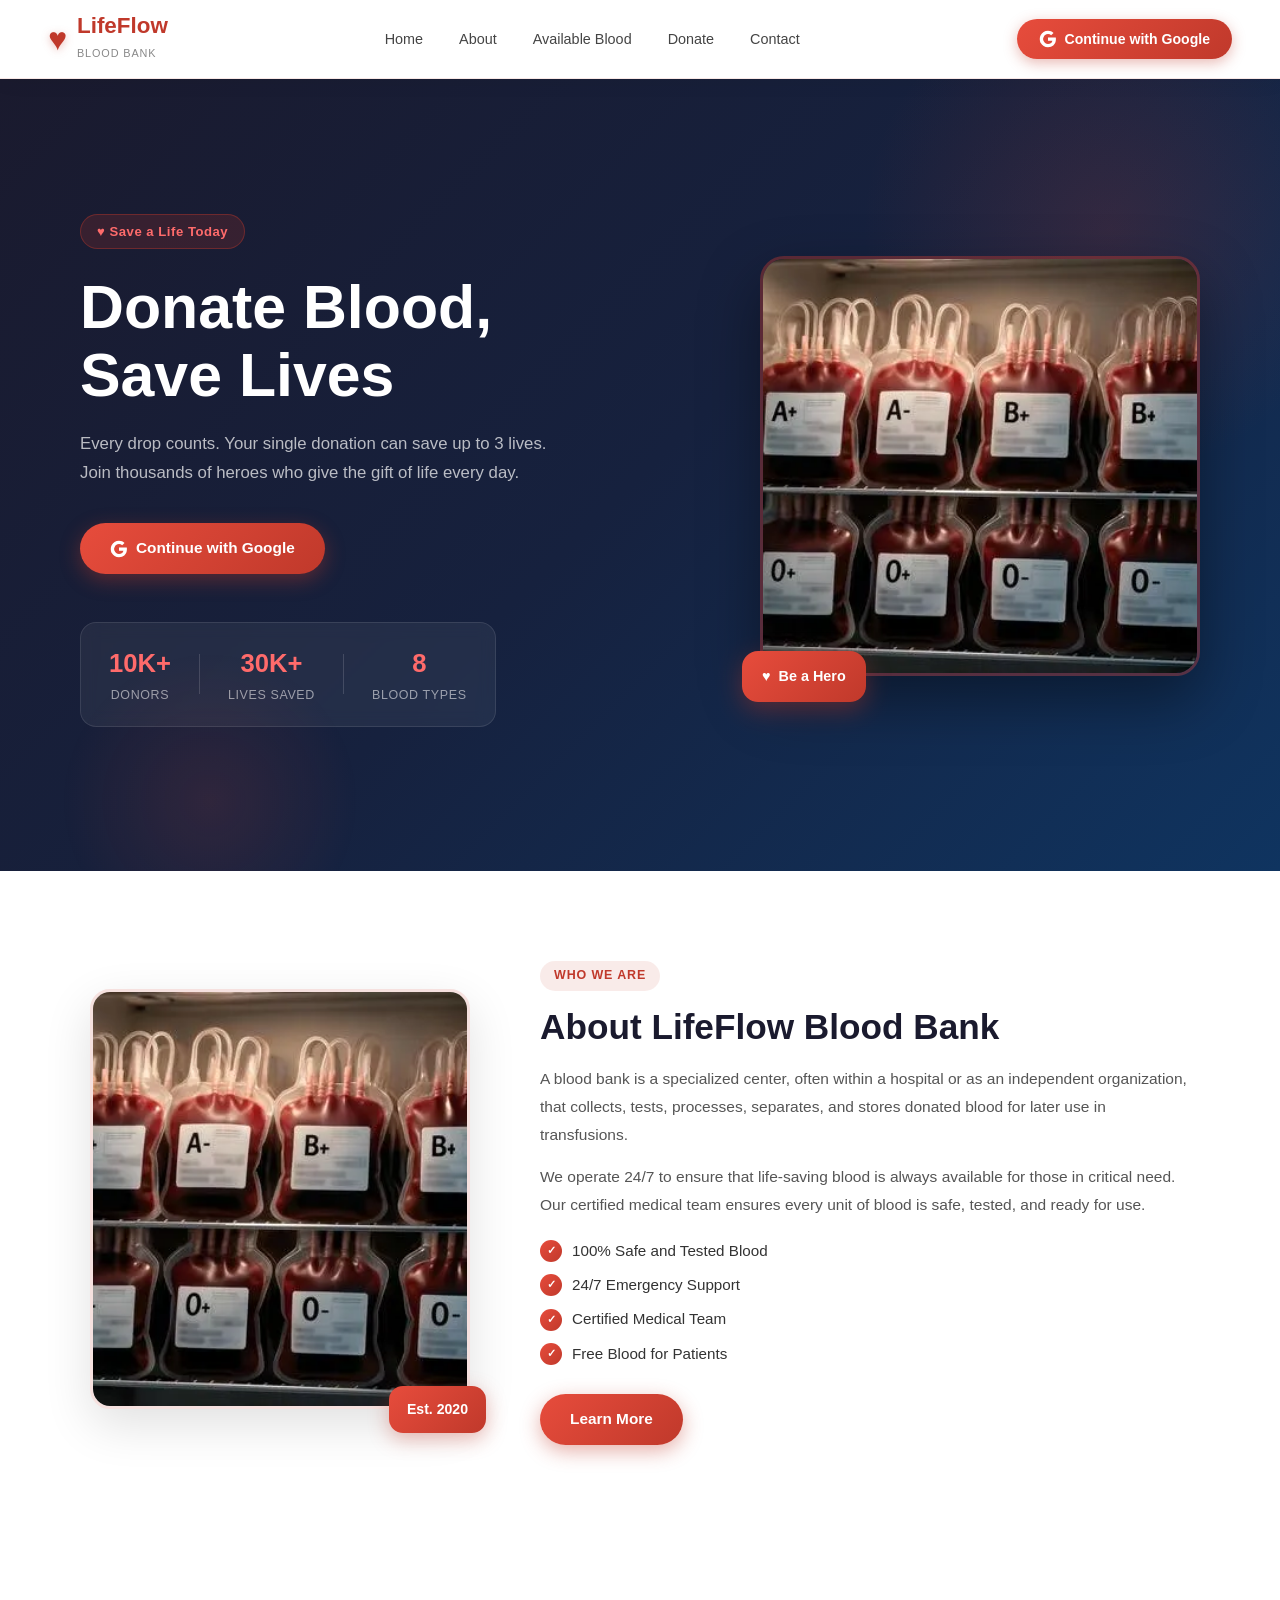
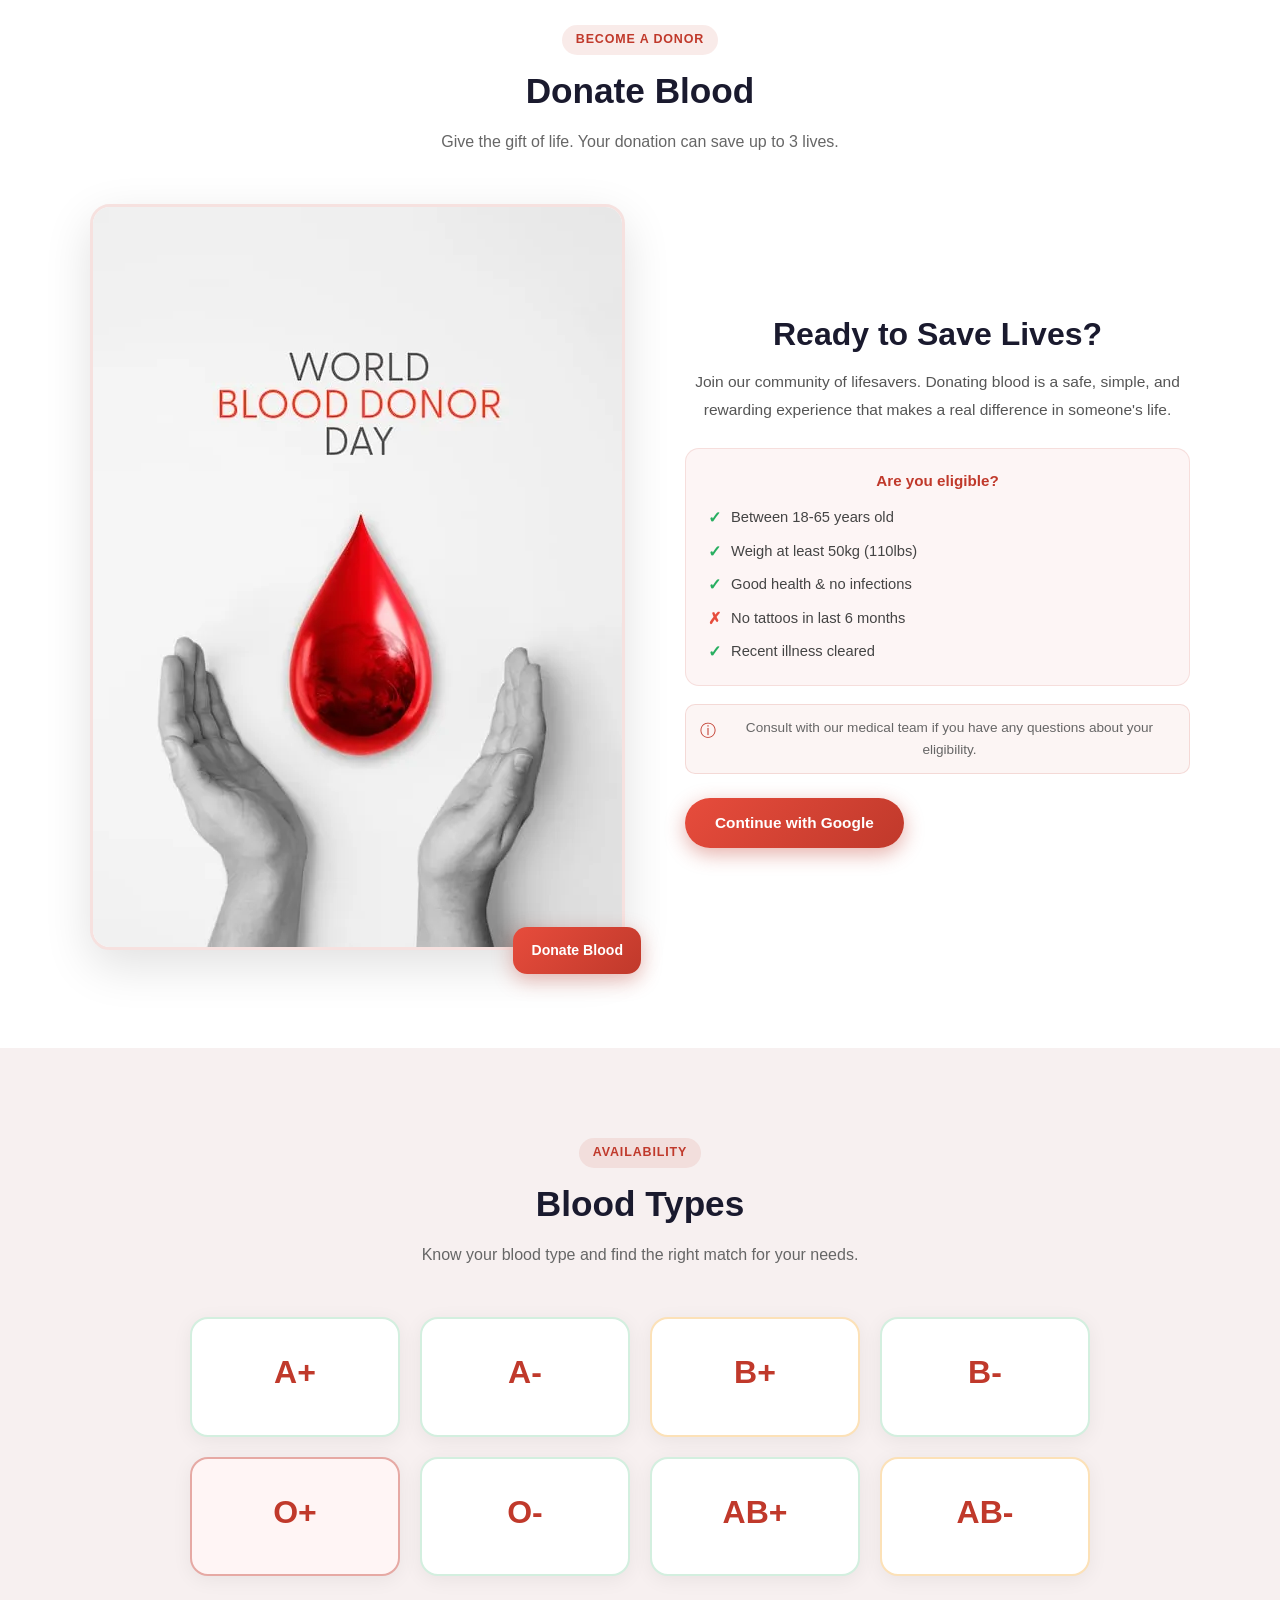
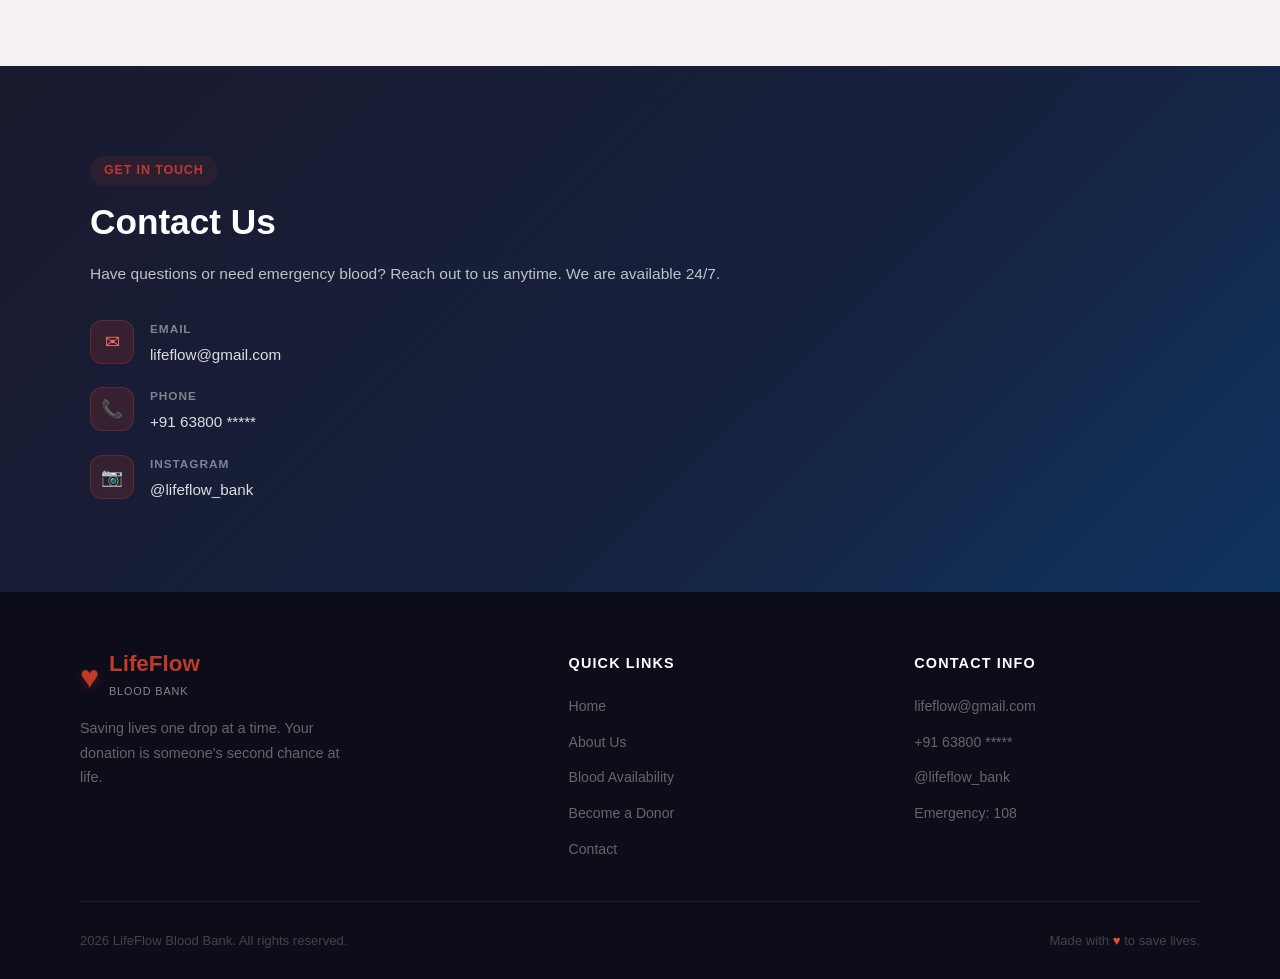
==== web/index.html @ 805032db "Upload complete LifeFlow project" ====
<!DOCTYPE html>
<html lang="en">
<head>
    <meta charset="UTF-8">
    <meta name="viewport" content="width=device-width, initial-scale=1.0">
    <meta name="description" content="LifeFlow Blood Bank - Donate blood, save lives. Find available blood types, register as a donor, and connect with your nearest blood bank.">
    <title>LifeFlow Blood Bank | Donate Blood, Save Lives</title>
    <link rel="stylesheet" href="./style/style.css">
    <link rel="stylesheet" href="./style/animation.css">
</head>
<body>

    
    <header id="navbar">
        <div class="nav-brand">
            <span class="brand-icon">&#9829;</span>
            <div class="brand-text">
                <h1>LifeFlow</h1>
                <span class="brand-sub">Blood Bank</span>
            </div>
        </div>

        <nav class="nav-links">
            <a href="#home" class="nav-link">Home</a>
            <a href="#about" class="nav-link">About</a>
            <a href="#blood-types" class="nav-link">Available Blood</a>
            <a href="#donate" class="nav-link">Donate</a>
            <a href="#contact" class="nav-link">Contact</a>
        </nav>

        <div class="nav-actions">
            <a href="/auth/google" class="btn-register" id="btn-login-google" style="display: inline-flex; align-items: center; gap: 8px;">
                <svg width="18" height="18" viewBox="0 0 24 24"><path fill="#fff" d="M22.56 12.25c0-.78-.07-1.53-.2-2.25H12v4.26h5.92c-.26 1.37-1.04 2.53-2.21 3.31v2.77h3.57c2.08-1.92 3.28-4.74 3.28-8.09z"/><path fill="#fff" d="M12 23c2.97 0 5.46-.98 7.28-2.66l-3.57-2.77c-.98.66-2.23 1.06-3.71 1.06-2.86 0-5.29-1.93-6.16-4.53H2.18v2.84C3.99 20.53 7.7 23 12 23z"/><path fill="#fff" d="M5.84 14.09c-.22-.66-.35-1.36-.35-2.09s.13-1.43.35-2.09V7.07H2.18C1.43 8.55 1 10.22 1 12s.43 3.45 1.18 4.93l2.85-2.22.81-.62z"/><path fill="#fff" d="M12 5.38c1.62 0 3.06.56 4.21 1.64l3.15-3.15C17.45 2.09 14.97 1 12 1 7.7 1 3.99 3.47 2.18 7.07l3.66 2.84c.87-2.6 3.3-4.53 6.16-4.53z"/></svg>
                Continue with Google
            </a>
        </div>
    </header>

    
    <section class="hero" id="home">
        <div class="hero-content">
            <span class="hero-badge">&#9829; Save a Life Today</span>
            <h1 class="hero-title">Donate Blood,<br>Save Lives</h1>
            <p class="hero-subtitle">Every drop counts. Your single donation can save up to 3 lives. Join thousands of heroes who give the gift of life every day.</p>
            <div class="hero-buttons">
                <a href="/auth/google" class="btn-primary" id="btn-donate-hero" style="display: inline-flex; align-items: center; justify-content: center; gap: 8px;">
                    <svg width="18" height="18" viewBox="0 0 24 24"><path fill="#fff" d="M22.56 12.25c0-.78-.07-1.53-.2-2.25H12v4.26h5.92c-.26 1.37-1.04 2.53-2.21 3.31v2.77h3.57c2.08-1.92 3.28-4.74 3.28-8.09z"/><path fill="#fff" d="M12 23c2.97 0 5.46-.98 7.28-2.66l-3.57-2.77c-.98.66-2.23 1.06-3.71 1.06-2.86 0-5.29-1.93-6.16-4.53H2.18v2.84C3.99 20.53 7.7 23 12 23z"/><path fill="#fff" d="M5.84 14.09c-.22-.66-.35-1.36-.35-2.09s.13-1.43.35-2.09V7.07H2.18C1.43 8.55 1 10.22 1 12s.43 3.45 1.18 4.93l2.85-2.22.81-.62z"/><path fill="#fff" d="M12 5.38c1.62 0 3.06.56 4.21 1.64l3.15-3.15C17.45 2.09 14.97 1 12 1 7.7 1 3.99 3.47 2.18 7.07l3.66 2.84c.87-2.6 3.3-4.53 6.16-4.53z"/></svg>
                    Continue with Google
                </a>
            </div>
            <div class="hero-stats">
                <div class="stat-item">
                    <span class="stat-number">10K+</span>
                    <span class="stat-label">Donors</span>
                </div>
                <div class="stat-divider"></div>
                <div class="stat-item">
                    <span class="stat-number">30K+</span>
                    <span class="stat-label">Lives Saved</span>
                </div>
                <div class="stat-divider"></div>
                <div class="stat-item">
                    <span class="stat-number">8</span>
                    <span class="stat-label">Blood Types</span>
                </div>
            </div>
        </div>
        <div class="hero-image">
            <div class="hero-img-wrapper">
                <img src="./image/bloodbank.jpg" alt="Blood Donation" id="hero-img">
                <div class="hero-badge-float">
                    <span class="badge-icon">&#9829;</span>
                    <span class="badge-text">Be a Hero</span>
                </div>
            </div>
        </div>
    </section>

    
    <section class="about" id="about">
        <div class="section-container">
            <div class="about-image">
                <img src="./image/bloodbank.jpg" alt="About Blood Bank" id="about-img">
                <div class="about-badge">
                    <span>Est. 2020</span>
                </div>
            </div>
            <div class="about-content">
                <span class="section-tag">Who We Are</span>
                <h2 class="section-title">About LifeFlow Blood Bank</h2>
                <p class="section-text">A blood bank is a specialized center, often within a hospital or as an independent organization, that collects, tests, processes, separates, and stores donated blood for later use in transfusions.</p>
                <p class="section-text">We operate 24/7 to ensure that life-saving blood is always available for those in critical need. Our certified medical team ensures every unit of blood is safe, tested, and ready for use.</p>
                <ul class="about-features">
                    <li><span class="feature-check">&#10003;</span> 100% Safe and Tested Blood</li>
                    <li><span class="feature-check">&#10003;</span> 24/7 Emergency Support</li>
                    <li><span class="feature-check">&#10003;</span> Certified Medical Team</li>
                    <li><span class="feature-check">&#10003;</span> Free Blood for Patients</li>
                </ul>
                <a href="#donate" class="btn-primary" id="btn-learn-more" style="display: inline-block; text-align: center;">Learn More</a>
            </div>
        </div>
    </section>


    <section class="donate" id="donate">
        <div class="section-header">
            <span class="section-tag center">Become A Donor</span>
            <h2 class="section-title center">Donate Blood</h2>
            <p class="section-desc center">Give the gift of life. Your donation can save up to 3 lives.</p>
        </div>
        <div class="donate-grid">
            <div class="donate-image">
                <img src="./image/doner.jpg" alt="Donor" id="donor-img">
                <div class="donate-badge">
                    <span class="badge-text">Donate Blood</span>
                </div>
            </div>
            <div class="donate-content">
                <h3 class="donate-title">Ready to Save Lives?</h3>
                <p class="donate-text">Join our community of lifesavers. Donating blood is a safe, simple, and rewarding experience that makes a real difference in someone's life.</p>
                <div class="eligibility-checklist">
                    <h4 class="eligibility-title">Are you eligible?</h4>
                    <ul class="eligibility-list">
                        <li class="eligible"><span>✓</span> Between 18-65 years old</li>
                        <li class="eligible"><span>✓</span> Weigh at least 50kg (110lbs)</li>
                        <li class="eligible"><span>✓</span> Good health & no infections</li>
                        <li class="not-eligible"><span>✗</span> No tattoos in last 6 months</li>
                        <li class="eligible"><span>✓</span> Recent illness cleared</li>
                    </ul>
                </div>
                <div class="eligibility-note">
                    <span class="note-icon">ⓘ</span>
                    <span class="note-text">Consult with our medical team if you have any questions about your eligibility.</span>
                </div>
                <div class="donate-buttons">
                    <a href="/auth/google" class="btn-primary" id="btn-donate-now">Continue with Google</a>
                </div>
            </div>
        </div>
    </section>
    

    
    <section class="blood-types" id="blood-types">
        <div class="section-header">
            <span class="section-tag center">Availability</span>
            <h2 class="section-title center">Blood Types</h2>
            <p class="section-desc">Know your blood type and find the right match for your needs.</p>
        </div>
        <div class="blood-grid">
            <div class="blood-card available">
                <span class="blood-type">A+</span>
            </div>
            <div class="blood-card available">
                <span class="blood-type">A-</span>
            </div>
            <div class="blood-card low">
                <span class="blood-type">B+</span>
            </div>
            <div class="blood-card available">
                <span class="blood-type">B-</span>
            </div>
            <div class="blood-card urgent">
                <span class="blood-type">O+</span>
            </div>
            <div class="blood-card available">
                <span class="blood-type">O-</span>
            </div>
            <div class="blood-card available">
                <span class="blood-type">AB+</span>
            </div>
            <div class="blood-card low">
                <span class="blood-type">AB-</span>
            </div>
        </div>
    </section>

    
    <section class="contact" id="contact">
        <div class="contact-wrapper">
            <div class="contact-info">
                <span class="section-tag">Get In Touch</span>
                <h2 class="section-title white">Contact Us</h2>
                <p class="section-text light">Have questions or need emergency blood? Reach out to us anytime. We are available 24/7.</p>
                <div class="contact-items">
                    <div class="contact-item">
                        <span class="contact-icon">&#9993;</span>
                        <div>
                            <span class="contact-label">Email</span>
                            <a href="mailto:lifeflow@gmail.com" class="contact-link">lifeflow@gmail.com</a>
                        </div>
                    </div>
                    <div class="contact-item">
                        <span class="contact-icon">&#128222;</span>
                        <div>
                            <span class="contact-label">Phone</span>
                            <a href="tel:+916380000000" class="contact-link">+91 63800 *****</a>
                        </div>
                    </div>
                    <div class="contact-item">
                        <span class="contact-icon">&#128247;</span>
                        <div>
                            <span class="contact-label">Instagram</span>
                            <a href="#" class="contact-link">@lifeflow_bank</a>
                        </div>
                    </div>
                </div>
            </div>

        </div>
    </section>

    
    <footer id="footer">
        <div class="footer-top">
            <div class="footer-brand">
                <div class="nav-brand">
                    <span class="brand-icon">&#9829;</span>
                    <div class="brand-text">
                        <h2>LifeFlow</h2>
                        <span class="brand-sub">Blood Bank</span>
                    </div>
                </div>
                <p>Saving lives one drop at a time. Your donation is someone's second chance at life.</p>
            </div>
            <div class="footer-links">
                <h3>Quick Links</h3>
                <ul>
                    <li><a href="#home">Home</a></li>
                    <li><a href="#about">About Us</a></li>
                    <li><a href="#blood-types">Blood Availability</a></li>
                    <li><a href="#donate">Become a Donor</a></li>
                    <li><a href="#contact">Contact</a></li>
                </ul>
            </div>
            <div class="footer-links">
                <h3>Contact Info</h3>
                <ul>
                    <li><a href="mailto:lifeflow@gmail.com">lifeflow@gmail.com</a></li>
                    <li><a href="tel:+916380000000">+91 63800 *****</a></li>
                    <li><a href="#">@lifeflow_bank</a></li>
                    <li><a href="#">Emergency: 108</a></li>
                </ul>
            </div>
        </div>
        <div class="footer-bottom">
            <p>2026 LifeFlow Blood Bank. All rights reserved.</p>
            <p>Made with <span class="heart">&#9829;</span> to save lives.</p>
        </div>
    </footer>

</body>
</html>
---- web/style/style.css ----
* {
    margin: 0;
    padding: 0;
    box-sizing: border-box;
}

html {
    scroll-behavior: smooth;
}

body {
    font-family: 'Inter', Arial, sans-serif;
    background-color: #fafafa;
    color: #1a1a2e;
    line-height: 1.6;
}

a {
    text-decoration: none;
    color: inherit;
}

ul {
    list-style: none;
}

header {
    display: flex;
    align-items: center;
    justify-content: space-between;
    background: rgba(255, 255, 255, 0.96);
    backdrop-filter: blur(12px);
    border-bottom: 1px solid rgba(192, 57, 43, 0.12);
    padding: 14px 48px;
    position: sticky;
    top: 0;
    z-index: 1000;
    box-shadow: 0 2px 20px rgba(0,0,0,0.06);
}

.nav-brand {
    display: flex;
    align-items: center;
    gap: 10px;
}

.brand-icon {
    font-size: 2rem;
    color: #c0392b;
    line-height: 1;
    filter: drop-shadow(0 2px 4px rgba(192,57,43,0.3));
}

.brand-text h1,
.brand-text h2 {
    font-size: 1.4rem;
    font-weight: 800;
    color: #c0392b;
    line-height: 1.1;
}

.brand-sub {
    font-size: 0.68rem;
    font-weight: 500;
    color: #888;
    letter-spacing: 0.08em;
    text-transform: uppercase;
}


.nav-links {
    display: flex;
    gap: 4px;
    align-items: center;
}

.nav-link {
    font-size: 0.9rem;
    font-weight: 500;
    color: #444;
    padding: 8px 16px;
    border-radius: 20px;
    transition: background 0.2s, color 0.2s;
}

.nav-link:hover {
    background: rgba(192, 57, 43, 0.08);
    color: #c0392b;
}


.nav-actions {
    display: flex;
    gap: 10px;
}

.btn-login,
.btn-register {
    padding: 9px 22px;
    border: none;
    border-radius: 22px;
    cursor: pointer;
    font-size: 0.88rem;
    font-weight: 600;
    font-family: 'Inter', Arial, sans-serif;
    transition: transform 0.2s, box-shadow 0.2s;
}

.btn-login {
    background: transparent;
    color: #c0392b;
    border: 2px solid #c0392b;
}

.btn-login:hover {
    background: rgba(192,57,43,0.07);
    transform: translateY(-1px);
}

.btn-register {
    background: linear-gradient(135deg, #e74c3c, #c0392b);
    color: white;
    box-shadow: 0 4px 14px rgba(192, 57, 43, 0.35);
}

.btn-register:hover {
    transform: translateY(-2px);
    box-shadow: 0 6px 20px rgba(192, 57, 43, 0.45);
}

.btn-login a,
.btn-register a {
    color: inherit;
}


.hero {
    display: flex;
    align-items: center;
    justify-content: space-between;
    gap: 40px;
    padding: 80px 80px 90px;
    background: linear-gradient(135deg, #1a1a2e 0%, #16213e 50%, #0f3460 100%);
    min-height: 88vh;
    position: relative;
    overflow: hidden;
}

.hero::before {
    content: '';
    position: absolute;
    width: 500px;
    height: 500px;
    border-radius: 50%;
    background: radial-gradient(circle, rgba(192,57,43,0.18) 0%, transparent 70%);
    top: -100px;
    right: -80px;
    pointer-events: none;
}

.hero::after {
    content: '';
    position: absolute;
    width: 300px;
    height: 300px;
    border-radius: 50%;
    background: radial-gradient(circle, rgba(231,76,60,0.12) 0%, transparent 70%);
    bottom: -80px;
    left: 60px;
    pointer-events: none;
}

.hero-content {
    flex: 1;
    max-width: 580px;
    animation: fadeUp 0.8s ease-out forwards;
}

.hero-badge {
    display: inline-block;
    background: rgba(192, 57, 43, 0.18);
    color: #ff6b6b;
    border: 1px solid rgba(192,57,43,0.4);
    padding: 6px 16px;
    border-radius: 30px;
    font-size: 0.82rem;
    font-weight: 600;
    letter-spacing: 0.04em;
    margin-bottom: 24px;
}

.hero-title {
    font-size: clamp(2.4rem, 5vw, 3.8rem);
    font-weight: 900;
    color: white;
    line-height: 1.12;
    margin-bottom: 20px;
    animation: scaleUp 0.8s ease-out forwards;
}

.hero-subtitle {
    font-size: 1.05rem;
    color: rgba(255,255,255,0.7);
    line-height: 1.75;
    margin-bottom: 36px;
    max-width: 480px;
}

.hero-buttons {
    display: flex;
    gap: 14px;
    margin-bottom: 48px;
    flex-wrap: wrap;
}

.btn-primary {
    padding: 13px 30px;
    border: none;
    border-radius: 26px;
    cursor: pointer;
    font-size: 0.96rem;
    font-weight: 700;
    font-family: 'Inter', Arial, sans-serif;
    background: linear-gradient(135deg, #e74c3c, #c0392b);
    color: white;
    box-shadow: 0 6px 20px rgba(192, 57, 43, 0.4);
    transition: transform 0.2s, box-shadow 0.2s;
}

.btn-primary a {
    color: white;
}

.btn-primary:hover {
    transform: translateY(-3px);
    box-shadow: 0 10px 28px rgba(192, 57, 43, 0.5);
}

.btn-outline {
    padding: 13px 30px;
    border: 2px solid rgba(255,255,255,0.5);
    border-radius: 26px;
    cursor: pointer;
    font-size: 0.96rem;
    font-weight: 700;
    font-family: 'Inter', Arial, sans-serif;
    background: transparent;
    color: white;
    transition: background 0.2s, border-color 0.2s, transform 0.2s;
}

.btn-outline a {
    color: white;
}

.btn-outline:hover {
    background: rgba(255,255,255,0.1);
    border-color: white;
    transform: translateY(-3px);
}


.hero-stats {
    display: flex;
    align-items: center;
    gap: 28px;
    background: rgba(255,255,255,0.06);
    border: 1px solid rgba(255,255,255,0.1);
    border-radius: 16px;
    padding: 20px 28px;
    backdrop-filter: blur(8px);
    width: fit-content;
}

.stat-item {
    display: flex;
    flex-direction: column;
    align-items: center;
    gap: 2px;
}

.stat-number {
    font-size: 1.6rem;
    font-weight: 800;
    color: #ff6b6b;
}

.stat-label {
    font-size: 0.78rem;
    color: rgba(255,255,255,0.55);
    font-weight: 500;
    text-transform: uppercase;
    letter-spacing: 0.05em;
}

.stat-divider {
    width: 1px;
    height: 40px;
    background: rgba(255,255,255,0.15);
}


.hero-image {
    flex: 1;
    display: flex;
    justify-content: center;
    align-items: center;
    max-width: 440px;
}

.hero-img-wrapper {
    position: relative;
    width: 100%;
}

.hero-img-wrapper img {
    width: 100%;
    height: 420px;
    object-fit: cover;
    border-radius: 24px;
    box-shadow: 0 24px 60px rgba(0,0,0,0.4);
    border: 3px solid rgba(192,57,43,0.4);
}

.hero-badge-float {
    position: absolute;
    bottom: -18px;
    left: -18px;
    background: linear-gradient(135deg, #e74c3c, #c0392b);
    color: white;
    padding: 14px 20px;
    border-radius: 16px;
    font-weight: 700;
    font-size: 0.9rem;
    display: flex;
    align-items: center;
    gap: 8px;
    box-shadow: 0 8px 24px rgba(192,57,43,0.4);
    animation: floatContinuous 3.5s ease-in-out infinite;
}


.about {
    padding: 90px 80px;
    background: white;
}

.section-container {
    display: flex;
    align-items: center;
    gap: 70px;
    max-width: 1100px;
    margin: 0 auto;
}

.section-container.reverse {
    flex-direction: row-reverse;
}

.about-image {
    position: relative;
    flex-shrink: 0;
}

.about-image img {
    width: 380px;
    height: 420px;
    object-fit: cover;
    border-radius: 20px;
    box-shadow: 0 16px 48px rgba(0,0,0,0.12);
    border: 3px solid rgba(192,57,43,0.15);
}

.about-badge {
    position: absolute;
    bottom: -16px;
    right: -16px;
    background: linear-gradient(135deg, #e74c3c, #c0392b);
    color: white;
    padding: 12px 18px;
    border-radius: 14px;
    font-weight: 700;
    font-size: 0.88rem;
    box-shadow: 0 6px 20px rgba(192,57,43,0.35);
}

.about-content {
    flex: 1;
}

.section-tag {
    display: inline-block;
    background: rgba(192, 57, 43, 0.1);
    color: #c0392b;
    padding: 5px 14px;
    border-radius: 20px;
    font-size: 0.78rem;
    font-weight: 700;
    letter-spacing: 0.07em;
    text-transform: uppercase;
    margin-bottom: 14px;
}

.section-tag.center {
    display: block;
    text-align: center;
    width: fit-content;
    margin: 0 auto 14px;
}

.section-title {
    font-size: clamp(1.6rem, 3vw, 2.2rem);
    font-weight: 800;
    color: #1a1a2e;
    margin-bottom: 16px;
    line-height: 1.25;
}

.section-title.center {
    text-align: center;
}

.section-title.white {
    color: white;
}

.section-text {
    font-size: 0.97rem;
    color: #555;
    line-height: 1.8;
    margin-bottom: 14px;
}

.section-text.light {
    color: rgba(255,255,255,0.72);
}

.section-desc {
    font-size: 1rem;
    color: #666;
    text-align: center;
    margin-bottom: 44px;
    max-width: 500px;
    margin-left: auto;
    margin-right: auto;
}

.donate {
    padding: 90px 80px;
    background: #fff;
    text-align: center;
}

#donor-img {
    width: 100%;
    height: auto;
}


.about-features {
    display: flex;
    flex-direction: column;
    gap: 10px;
    margin: 20px 0 28px;
}

.about-features li {
    display: flex;
    align-items: center;
    gap: 10px;
    font-size: 0.95rem;
    font-weight: 500;
    color: #333;
}

.feature-check {
    display: inline-flex;
    align-items: center;
    justify-content: center;
    width: 22px;
    height: 22px;
    background: linear-gradient(135deg, #e74c3c, #c0392b);
    color: white;
    border-radius: 50%;
    font-size: 0.7rem;
    font-weight: 700;
    flex-shrink: 0;
}


.blood-types {
    padding: 90px 80px;
    background: #f7f0f0;
}

.section-header {
    text-align: center;
    margin-bottom: 50px;
}

.blood-grid {
    display: grid;
    grid-template-columns: repeat(4, 1fr);
    gap: 20px;
    max-width: 900px;
    margin: 0 auto;
}

.blood-card {
    background: white;
    border-radius: 18px;
    padding: 28px 20px;
    text-align: center;
    box-shadow: 0 4px 20px rgba(0,0,0,0.06);
    border: 2px solid transparent;
    transition: transform 0.25s, box-shadow 0.25s;
    cursor: default;
}

.blood-card:hover {
    transform: translateY(-6px);
    box-shadow: 0 12px 32px rgba(0,0,0,0.12);
}

.blood-card.available {
    border-color: rgba(39, 174, 96, 0.2);
}

.blood-card.low {
    border-color: rgba(243, 156, 18, 0.3);
}

.blood-card.urgent {
    border-color: rgba(192, 57, 43, 0.4);
    background: #fff5f5;
}

.blood-type {
    display: block;
    font-size: 2rem;
    font-weight: 900;
    color: #c0392b;
    margin-bottom: 8px;
}

.blood-status {
    display: block;
    font-size: 0.78rem;
    font-weight: 600;
    color: #27ae60;
    text-transform: uppercase;
    letter-spacing: 0.06em;
    margin-bottom: 14px;
}

.low-text {
    color: #f39c12 !important;
}

.urgent-text {
    color: #c0392b !important;
}

.blood-bar {
    height: 6px;
    background: #eee;
    border-radius: 3px;
    overflow: hidden;
}

.blood-fill {
    height: 100%;
    background: linear-gradient(90deg, #27ae60, #2ecc71);
    border-radius: 3px;
    transition: width 1s ease;
}

.low-fill {
    background: linear-gradient(90deg, #e67e22, #f39c12) !important;
}

.urgent-fill {
    background: linear-gradient(90deg, #c0392b, #e74c3c) !important;
}


.contact {
    padding: 90px 80px;
    background: linear-gradient(135deg, #1a1a2e 0%, #16213e 60%, #0f3460 100%);
}

.contact-wrapper {
    display: flex;
    gap: 70px;
    max-width: 1100px;
    margin: 0 auto;
    align-items: flex-start;
}

.contact-info {
    flex: 1;
}

.contact-items {
    display: flex;
    flex-direction: column;
    gap: 20px;
    margin-top: 32px;
}

.contact-item {
    display: flex;
    align-items: flex-start;
    gap: 16px;
}

.contact-icon {
    width: 44px;
    height: 44px;
    background: rgba(192,57,43,0.18);
    border: 1px solid rgba(192,57,43,0.3);
    border-radius: 12px;
    display: flex;
    align-items: center;
    justify-content: center;
    font-size: 1.1rem;
    flex-shrink: 0;
    color: #ff6b6b;
    line-height: 44px;
    text-align: center;
}

.contact-label {
    display: block;
    font-size: 0.74rem;
    color: rgba(255,255,255,0.45);
    text-transform: uppercase;
    letter-spacing: 0.08em;
    font-weight: 600;
    margin-bottom: 3px;
}

.contact-link {
    font-size: 0.95rem;
    color: rgba(255,255,255,0.85);
    font-weight: 500;
    transition: color 0.2s;
}

.contact-link:hover {
    color: #ff6b6b;
}



footer {
    background: #0d0d1a;
    color: #aaa;
    padding: 60px 80px 28px;
}

.footer-top {
    display: flex;
    gap: 60px;
    padding-bottom: 40px;
    border-bottom: 1px solid rgba(255,255,255,0.07);
    margin-bottom: 28px;
}

.footer-brand {
    flex: 1.5;
}

.footer-brand p {
    font-size: 0.9rem;
    color: #666;
    margin-top: 14px;
    max-width: 280px;
    line-height: 1.7;
}

.footer-links {
    flex: 1;
}

.footer-links h3 {
    font-size: 0.9rem;
    font-weight: 700;
    color: white;
    text-transform: uppercase;
    letter-spacing: 0.08em;
    margin-bottom: 18px;
}

.footer-links ul {
    display: flex;
    flex-direction: column;
    gap: 10px;
}

.footer-links ul li a {
    font-size: 0.88rem;
    color: #666;
    transition: color 0.2s;
}

.footer-links ul li a:hover {
    color: #e74c3c;
}

.footer-bottom {
    display: flex;
    justify-content: space-between;
    align-items: center;
    font-size: 0.82rem;
    color: #444;
}

.heart {
    color: #e74c3c;
}


.donate {
    padding: 90px 80px;
    background: white;
}

.donate .section-header {
    text-align: center;
    margin-bottom: 50px;
}

.section-desc.center {
    text-align: center;
}

.donate-grid {
    display: flex;
    align-items: center;
    gap: 60px;
    max-width: 1100px;
    margin: 0 auto;
}


.donate-image {
    position: relative;
    flex-shrink: 0;
}

.donate-image img {
    width: 380px;
    height: 420px;
    object-fit: cover;
    border-radius: 20px;
    box-shadow: 0 16px 48px rgba(0,0,0,0.12);
    border: 3px solid rgba(192,57,43,0.15);
}

.donate-badge {
    position: absolute;
    bottom: -16px;
    right: -16px;
    background: linear-gradient(135deg, #e74c3c, #c0392b);
    color: white;
    padding: 12px 18px;
    border-radius: 14px;
    font-weight: 700;
    font-size: 0.88rem;
    box-shadow: 0 6px 20px rgba(192,57,43,0.35);
}


.donate-content {
    flex: 1;
}

.donate-title {
    font-size: clamp(1.4rem, 2.5vw, 2rem);
    font-weight: 800;
    color: #1a1a2e;
    margin-bottom: 14px;
    line-height: 1.25;
}

.donate-text {
    font-size: 0.97rem;
    color: #555;
    line-height: 1.8;
    margin-bottom: 24px;
}


.eligibility-checklist {
    background: #fdf5f5;
    border: 1px solid rgba(192,57,43,0.12);
    border-radius: 14px;
    padding: 20px 22px;
    margin-bottom: 18px;
}

.eligibility-title {
    font-size: 0.95rem;
    font-weight: 700;
    color: #c0392b;
    margin-bottom: 12px;
}

.eligibility-list {
    list-style: none;
    display: flex;
    flex-direction: column;
    gap: 8px;
}

.eligibility-list li {
    font-size: 0.92rem;
    color: #444;
    display: flex;
    align-items: center;
    gap: 10px;
}

.eligible span {
    color: #27ae60;
    font-weight: 700;
    font-size: 1rem;
}

.not-eligible span {
    color: #e74c3c;
    font-weight: 700;
    font-size: 1rem;
}

.eligibility-note {
    display: flex;
    align-items: flex-start;
    gap: 8px;
    background: rgba(192,57,43,0.05);
    border: 1px solid rgba(192,57,43,0.15);
    border-radius: 10px;
    padding: 12px 14px;
    margin-bottom: 24px;
}

.note-icon {
    color: #c0392b;
    font-size: 1rem;
    flex-shrink: 0;
    margin-top: 1px;
}

.note-text {
    font-size: 0.85rem;
    color: #666;
    line-height: 1.6;
}


.donate-buttons {
    display: flex;
    gap: 14px;
    flex-wrap: wrap;
}

.donate-buttons .btn-primary {
    display: inline-block;
    padding: 13px 30px;
    border: none;
    border-radius: 26px;
    cursor: pointer;
    font-size: 0.96rem;
    font-weight: 700;
    font-family: Arial, sans-serif;
    background: linear-gradient(135deg, #e74c3c, #c0392b);
    color: white;
    box-shadow: 0 6px 20px rgba(192,57,43,0.4);
    transition: transform 0.2s, box-shadow 0.2s;
    text-decoration: none;
}

.donate-buttons .btn-primary:hover {
    transform: translateY(-3px);
    box-shadow: 0 10px 28px rgba(192,57,43,0.5);
}

.donate-buttons .btn-outline {
    display: inline-block;
    padding: 13px 30px;
    border: 2px solid #c0392b;
    border-radius: 26px;
    cursor: pointer;
    font-size: 0.96rem;
    font-weight: 700;
    font-family: Arial, sans-serif;
    background: transparent;
    color: #c0392b;
    transition: background 0.2s, transform 0.2s;
    text-decoration: none;
}

.donate-buttons .btn-outline:hover {
    background: rgba(192,57,43,0.06);
    transform: translateY(-3px);
}
---- web/style/animation.css ----
@keyframes fadeUp {
    from { opacity: 0; transform: translateY(30px); }
    to { opacity: 1; transform: translateY(0); }
}

@keyframes fadeDown {
    from { opacity: 0; transform: translateY(-20px); }
    to { opacity: 1; transform: translateY(0); }
}

@keyframes scaleUp {
    from { opacity: 0; transform: scale(0.95); filter: blur(4px); }
    to { opacity: 1; transform: scale(1); filter: blur(0); }
}

@keyframes pulseAlert {
    0% { transform: scale(1); box-shadow: 0 0 0 0 rgba(231, 76, 60, 0.5); }
    70% { transform: scale(1.05); box-shadow: 0 0 0 12px rgba(231, 76, 60, 0); }
    100% { transform: scale(1); box-shadow: 0 0 0 0 rgba(231, 76, 60, 0); }
}

@keyframes slideRight {
    from { opacity: 0; transform: translateX(-30px); }
    to { opacity: 1; transform: translateX(0); }
}

@keyframes floatContinuous {
    0% { transform: translateY(0px); }
    50% { transform: translateY(-12px); }
    100% { transform: translateY(0px); }
}

/* AI Automation Semantic Animations */
@keyframes aiPulse {
    0% { opacity: 0.4; }
    50% { opacity: 1.0; }
    100% { opacity: 0.4; }
}

.ai-pulse-active {
    animation: aiPulse 2s ease-in-out infinite;
}

@keyframes successGlow {
    0% { box-shadow: 0 0 0 0 rgba(46, 204, 113, 0.4); border-color: rgba(46, 204, 113, 0.6); }
    50% { box-shadow: 0 0 20px 8px rgba(46, 204, 113, 0.8); border-color: rgba(46, 204, 113, 1); }
    100% { box-shadow: 0 0 0 0 rgba(46, 204, 113, 0); border-color: transparent; }
}

.ai-success-glow {
    animation: successGlow 1.5s ease-out forwards;
}
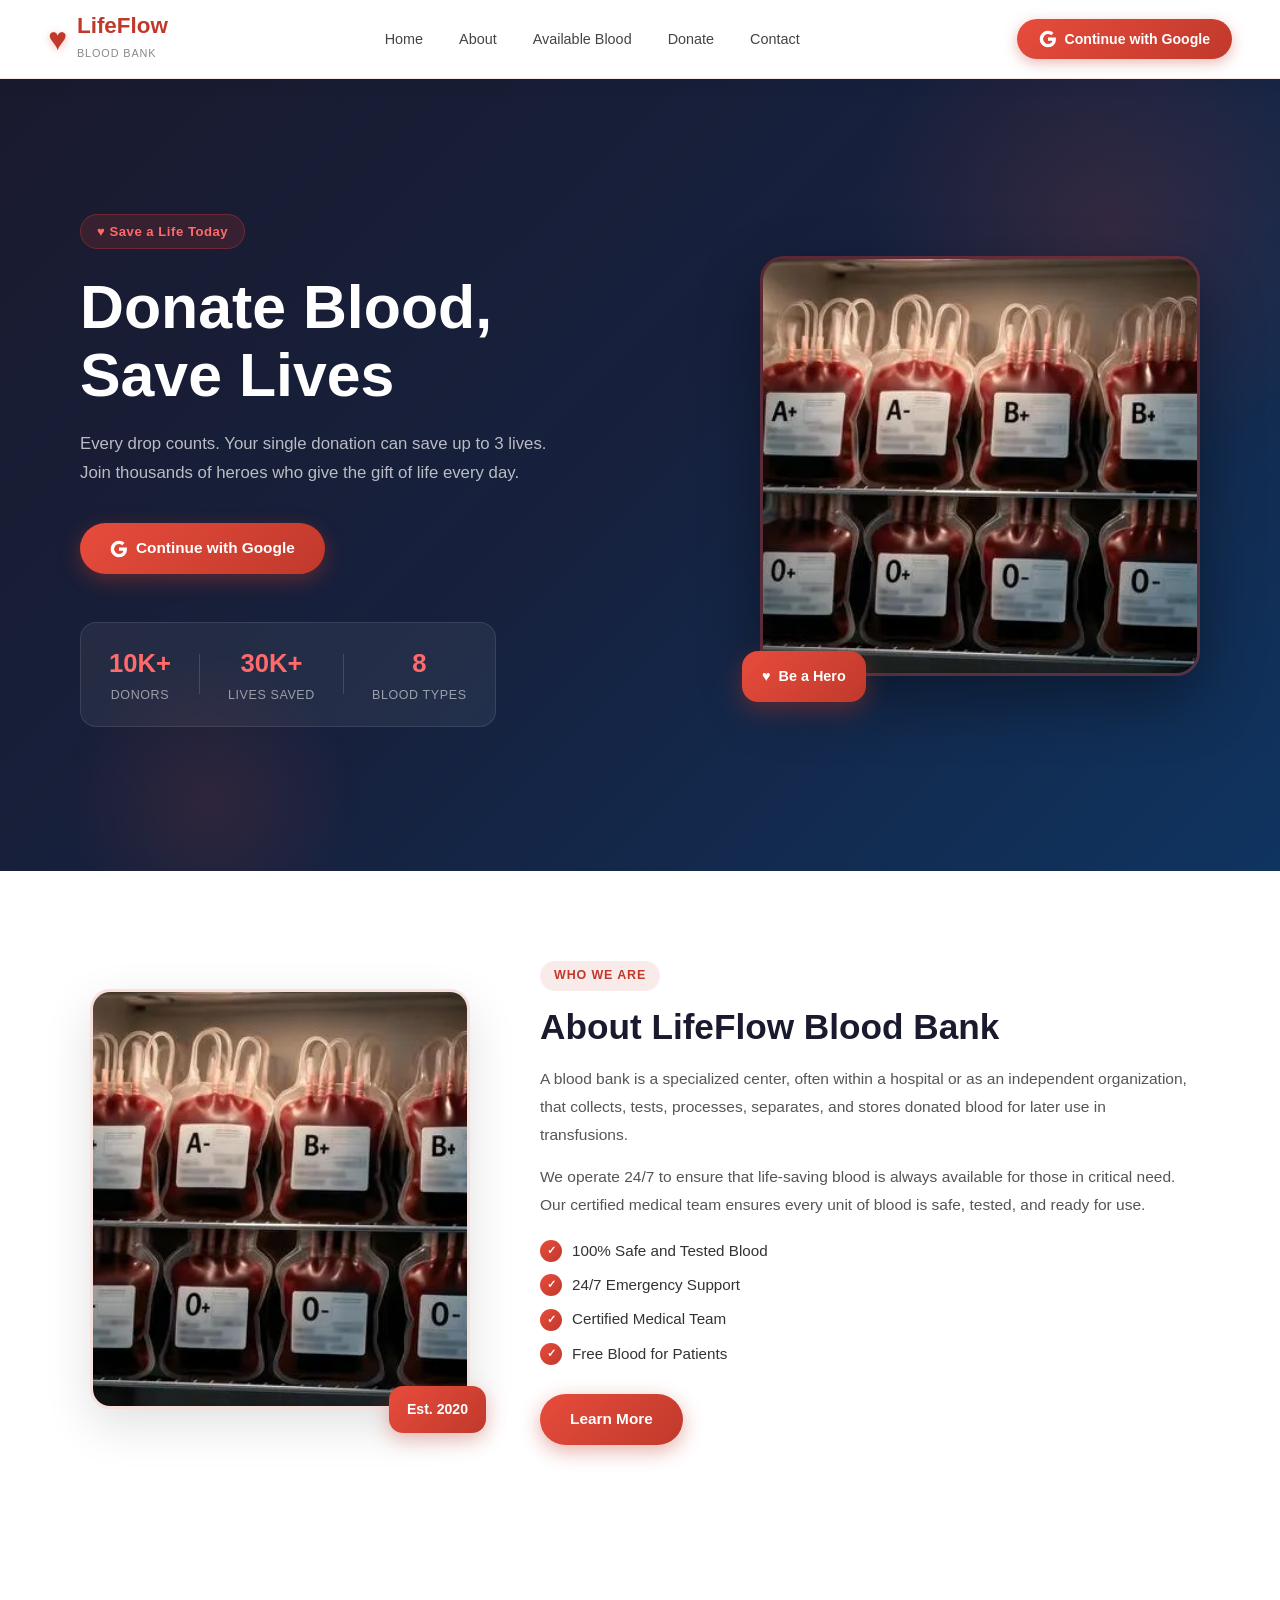
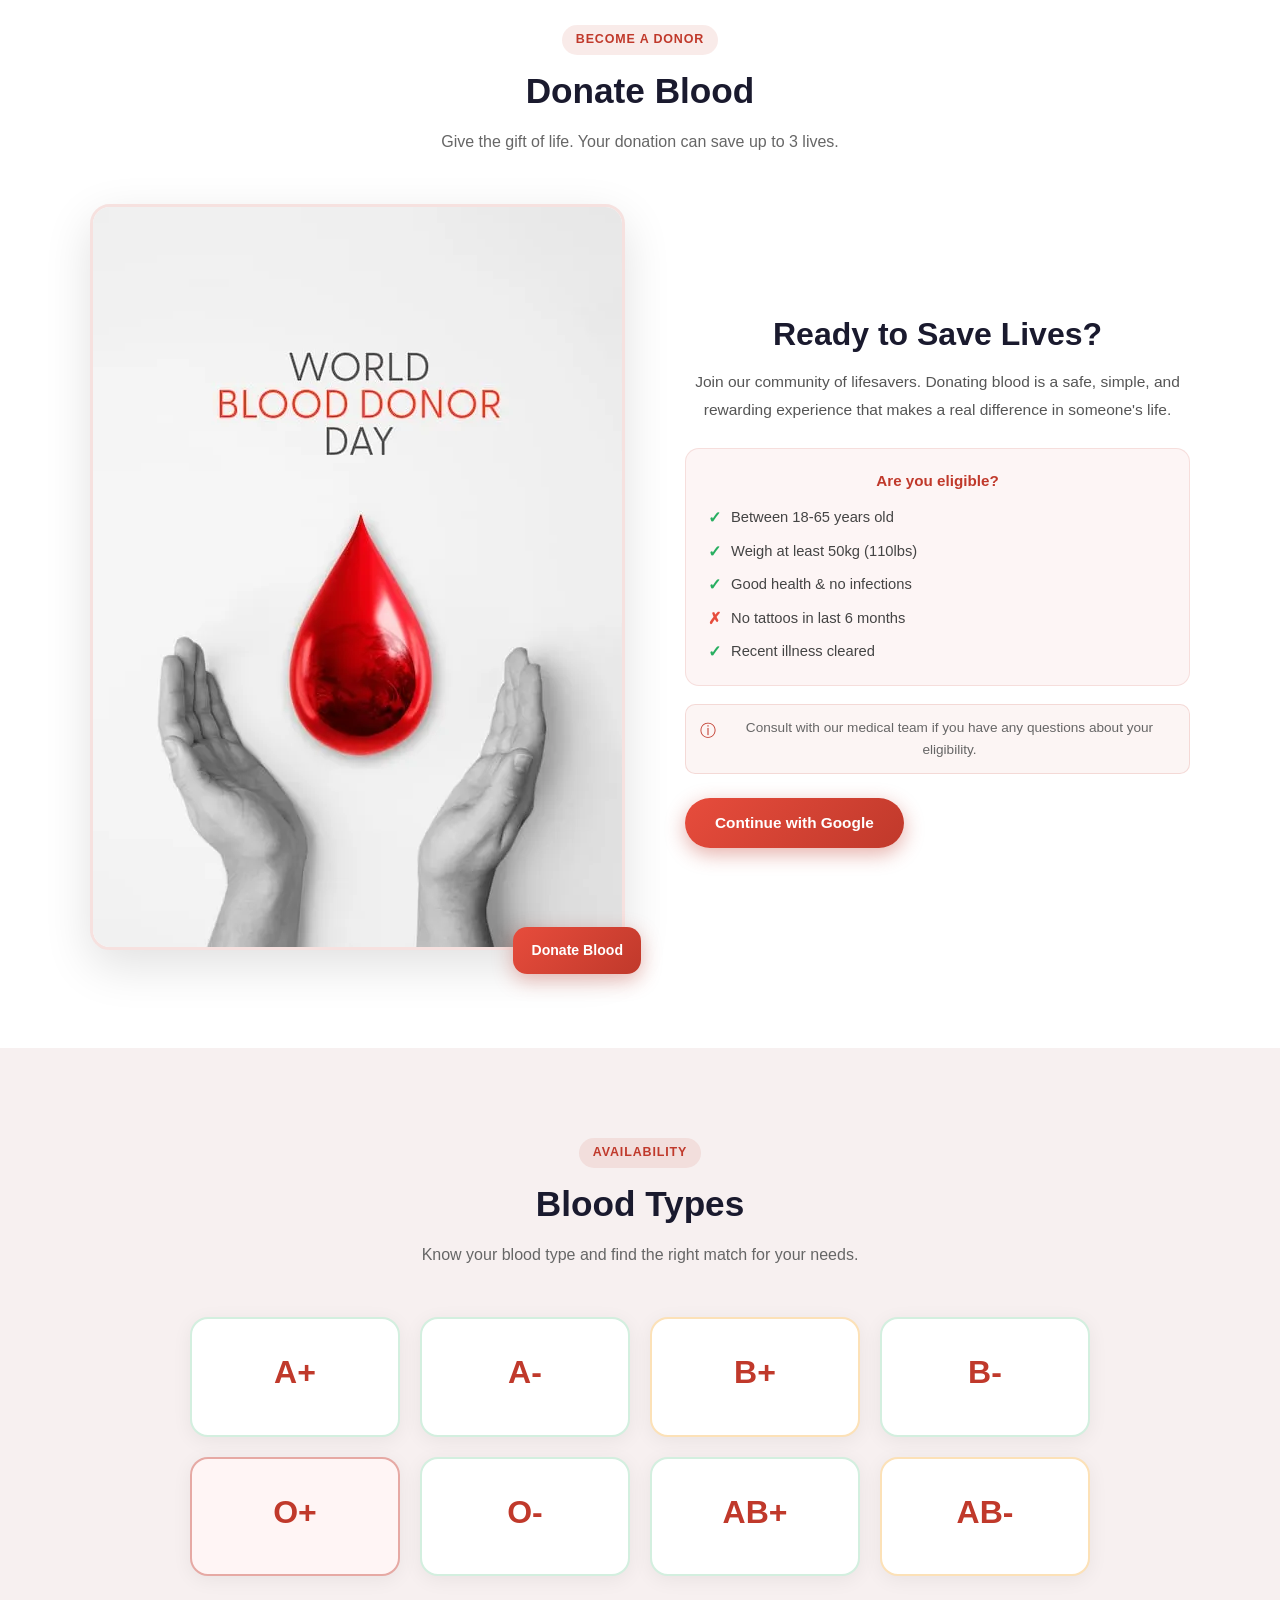
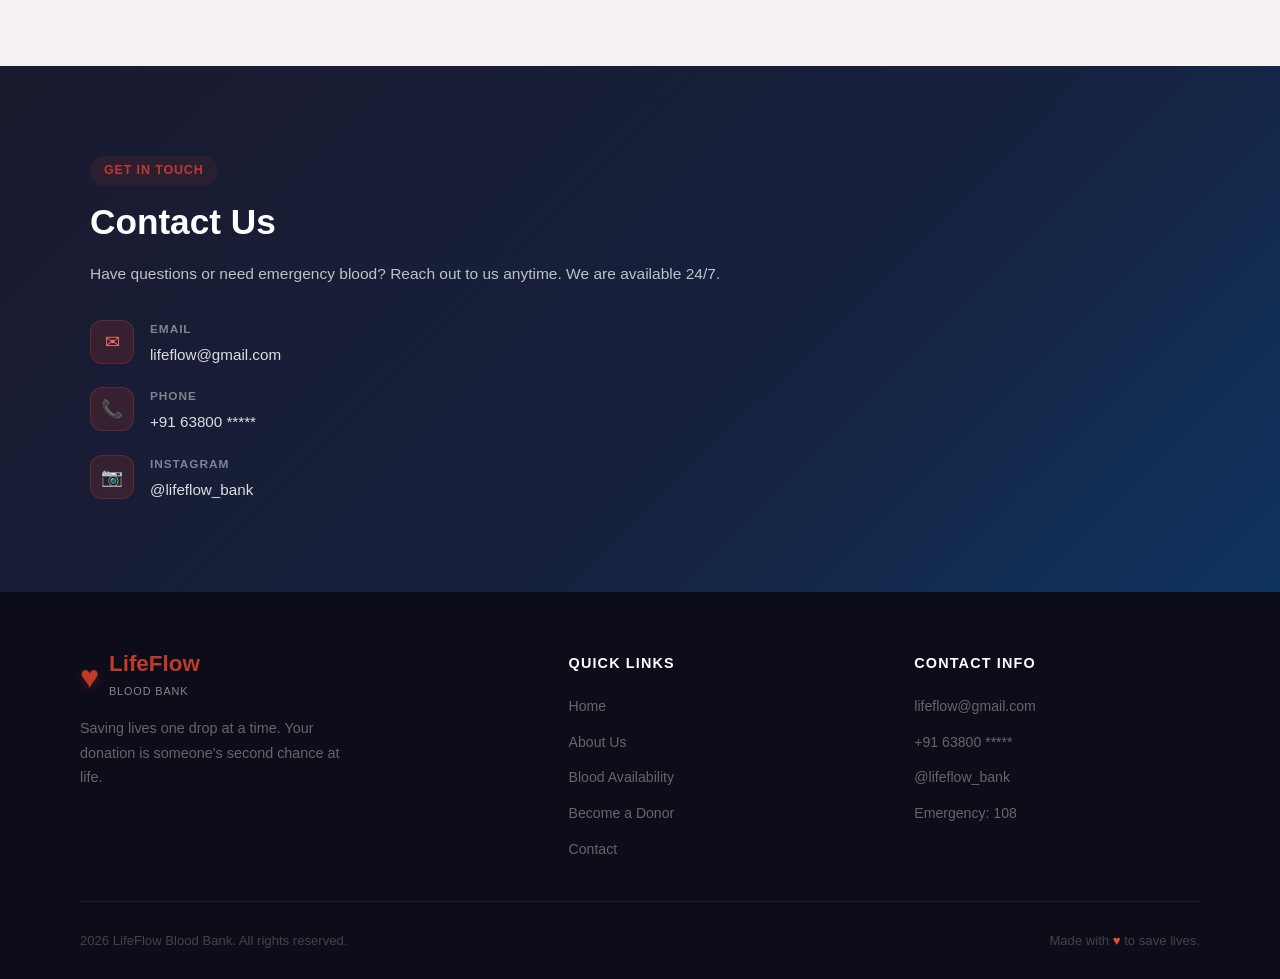
==== commit 562a4201: "Update project" ====
--- a/web/index.html
+++ b/web/index.html
@@ -31,8 +31,11 @@
         <div class="nav-actions">
             <a href="/auth/google" class="btn-register" id="btn-login-google" style="display: inline-flex; align-items: center; gap: 8px;">
                 <svg width="18" height="18" viewBox="0 0 24 24"><path fill="#fff" d="M22.56 12.25c0-.78-.07-1.53-.2-2.25H12v4.26h5.92c-.26 1.37-1.04 2.53-2.21 3.31v2.77h3.57c2.08-1.92 3.28-4.74 3.28-8.09z"/><path fill="#fff" d="M12 23c2.97 0 5.46-.98 7.28-2.66l-3.57-2.77c-.98.66-2.23 1.06-3.71 1.06-2.86 0-5.29-1.93-6.16-4.53H2.18v2.84C3.99 20.53 7.7 23 12 23z"/><path fill="#fff" d="M5.84 14.09c-.22-.66-.35-1.36-.35-2.09s.13-1.43.35-2.09V7.07H2.18C1.43 8.55 1 10.22 1 12s.43 3.45 1.18 4.93l2.85-2.22.81-.62z"/><path fill="#fff" d="M12 5.38c1.62 0 3.06.56 4.21 1.64l3.15-3.15C17.45 2.09 14.97 1 12 1 7.7 1 3.99 3.47 2.18 7.07l3.66 2.84c.87-2.6 3.3-4.53 6.16-4.53z"/></svg>
-                Continue with Google
+                <span class="btn-text">Continue with Google</span>
             </a>
+            <div class="menu-toggle" id="mobile-menu" style="display:none; font-size: 1.8rem; cursor: pointer; color: #c0392b; align-items: center;">
+                &#9776;
+            </div>
         </div>
     </header>
 
@@ -249,5 +252,111 @@
         </div>
     </footer>
 
+    <script>
+        const mobileMenu = document.getElementById('mobile-menu');
+        const navLinks = document.querySelector('.nav-links');
+        
+        if (mobileMenu) {
+            mobileMenu.addEventListener('click', () => {
+                navLinks.classList.toggle('active');
+            });
+            
+            // Close menu on link click
+            document.querySelectorAll('.nav-link').forEach(link => {
+                link.addEventListener('click', () => {
+                    navLinks.classList.remove('active');
+                });
+            });
+        }
+
+        // Authentication UI Update Logic
+        document.addEventListener('DOMContentLoaded', () => {
+            fetch('/api/me')
+                .then(res => {
+                    if (res.ok) return res.json();
+                    throw new Error('Not logged in');
+                })
+                .then(user => {
+                    if (user && user.email) {
+                        // 1. Hide Google Login Buttons
+                        const googleBtns = document.querySelectorAll('a[href="/auth/google"]');
+                        googleBtns.forEach(btn => btn.style.display = 'none');
+
+                        // 2. Add Profile Picture to Nav Actions
+                        const navActions = document.querySelector('.nav-actions');
+                        if (navActions) {
+                            const profileImg = document.createElement('img');
+                            profileImg.src = user.profile_image || './image/default-avatar.png';
+                            profileImg.style.cssText = 'width: 36px; height: 36px; border-radius: 50%; object-fit: cover; border: 2px solid #c0392b; margin-right: 15px;';
+                            
+                            // Insert before the menu toggle if it exists, otherwise append
+                            const menuToggle = document.getElementById('mobile-menu');
+                            if (menuToggle) {
+                                navActions.insertBefore(profileImg, menuToggle);
+                            } else {
+                                navActions.appendChild(profileImg);
+                            }
+
+                            // 3. Add Patient and Donor buttons to Nav Actions
+                            const patientNav = document.createElement('a');
+                            patientNav.href = 'patient_register.html';
+                            patientNav.className = 'btn-register';
+                            patientNav.textContent = 'Patient';
+                            patientNav.style.cssText = 'margin-right: 10px; display: inline-block;';
+
+                            const donorNav = document.createElement('a');
+                            donorNav.href = 'donor_register.html';
+                            donorNav.className = 'btn-register';
+                            donorNav.textContent = 'Donor';
+                            donorNav.style.cssText = 'margin-right: 15px; display: inline-block; background: transparent; color: #c0392b; border: 2px solid #c0392b;';
+
+                            navActions.insertBefore(donorNav, profileImg);
+                            navActions.insertBefore(patientNav, donorNav);
+                        }
+
+                        // 4. Update Hero Buttons
+                        const heroButtons = document.querySelector('.hero-buttons');
+                        if (heroButtons) {
+                            const patientHero = document.createElement('a');
+                            patientHero.href = 'patient_register.html';
+                            patientHero.className = 'btn-primary';
+                            patientHero.textContent = 'Patient';
+                            patientHero.style.cssText = 'display: inline-flex; align-items: center; justify-content: center; gap: 8px; margin-right: 10px;';
+
+                            const donorHero = document.createElement('a');
+                            donorHero.href = 'donor_register.html';
+                            donorHero.className = 'btn-primary';
+                            donorHero.textContent = 'Donor';
+                            donorHero.style.cssText = 'display: inline-flex; align-items: center; justify-content: center; gap: 8px; background: transparent; color: #c0392b; border: 2px solid #c0392b;';
+
+                            heroButtons.appendChild(patientHero);
+                            heroButtons.appendChild(donorHero);
+                        }
+
+                        // 5. Update Donate Section Buttons
+                        const donateButtons = document.querySelector('.donate-buttons');
+                        if (donateButtons) {
+                            const patientDonate = document.createElement('a');
+                            patientDonate.href = 'patient_register.html';
+                            patientDonate.className = 'btn-primary';
+                            patientDonate.textContent = 'Patient';
+                            patientDonate.style.cssText = 'margin-right: 10px;';
+
+                            const donorDonate = document.createElement('a');
+                            donorDonate.href = 'donor_register.html';
+                            donorDonate.className = 'btn-primary';
+                            donorDonate.textContent = 'Donor';
+                            donorDonate.style.cssText = 'background: transparent; color: #c0392b; border: 2px solid #c0392b;';
+
+                            donateButtons.appendChild(patientDonate);
+                            donateButtons.appendChild(donorDonate);
+                        }
+                    }
+                })
+                .catch(err => {
+                    // User is not logged in; preserve original state with Google Login buttons
+                });
+        });
+    </script>
 </body>
 </html>
--- a/web/style/style.css
+++ b/web/style/style.css
@@ -907,4 +907,113 @@
     transform: translateY(-3px);
 }
 
-
+/* Responsive Styles */
+
+/* Hamburger menu toggle class */
+.nav-links.active {
+    display: flex !important;
+}
+
+@media (max-width: 992px) {
+    .hero {
+        flex-direction: column;
+        text-align: center;
+        padding: 40px 20px 60px;
+        margin-top: 0;
+    }
+    .hero-content {
+        max-width: 100%;
+        margin-bottom: 30px;
+    }
+    .hero-buttons {
+        justify-content: center;
+    }
+    .hero-stats {
+        margin: 0 auto;
+        flex-wrap: wrap;
+        justify-content: center;
+    }
+    .section-container, .section-container.reverse, .donate-grid, .contact-wrapper, .footer-top {
+        flex-direction: column;
+        gap: 40px;
+        text-align: center;
+    }
+    .about-image img, .donate-image img {
+        width: 100%;
+        max-width: 400px;
+        height: auto;
+    }
+    .about, .donate, .blood-types, .contact, footer {
+        padding: 60px 20px;
+    }
+    .blood-grid {
+        grid-template-columns: repeat(2, 1fr);
+    }
+    .about-features li {
+        justify-content: center;
+    }
+    .eligibility-list li {
+        justify-content: center;
+    }
+    .donate-buttons {
+        justify-content: center;
+    }
+    .hero-image {
+        max-width: 100%;
+    }
+}
+
+@media (max-width: 768px) {
+    header {
+        padding: 14px 20px;
+        flex-wrap: wrap;
+    }
+    .nav-brand {
+        flex: 1;
+    }
+    .menu-toggle {
+        display: flex !important;
+    }
+    .nav-links {
+        display: none;
+        flex-direction: column;
+        width: 100%;
+        background: rgba(255, 255, 255, 0.98);
+        padding: 20px 0;
+        gap: 15px;
+        order: 3;
+        margin-top: 10px;
+        border-radius: 10px;
+        box-shadow: 0 4px 10px rgba(0,0,0,0.1);
+    }
+    .nav-actions {
+        display: flex;
+        align-items: center;
+        gap: 10px;
+    }
+    .nav-actions .btn-text {
+        display: none; /* Hide text, keep icon */
+    }
+    .nav-actions .btn-register {
+        padding: 8px 12px;
+    }
+    .hero-title {
+        font-size: clamp(2rem, 8vw, 2.5rem);
+    }
+    .contact-item {
+        flex-direction: column;
+        align-items: center;
+        text-align: center;
+    }
+    .blood-grid {
+        grid-template-columns: 1fr;
+    }
+    .footer-bottom {
+        flex-direction: column;
+        gap: 10px;
+        text-align: center;
+    }
+    .hero-img-wrapper img {
+        height: auto;
+    }
+}
